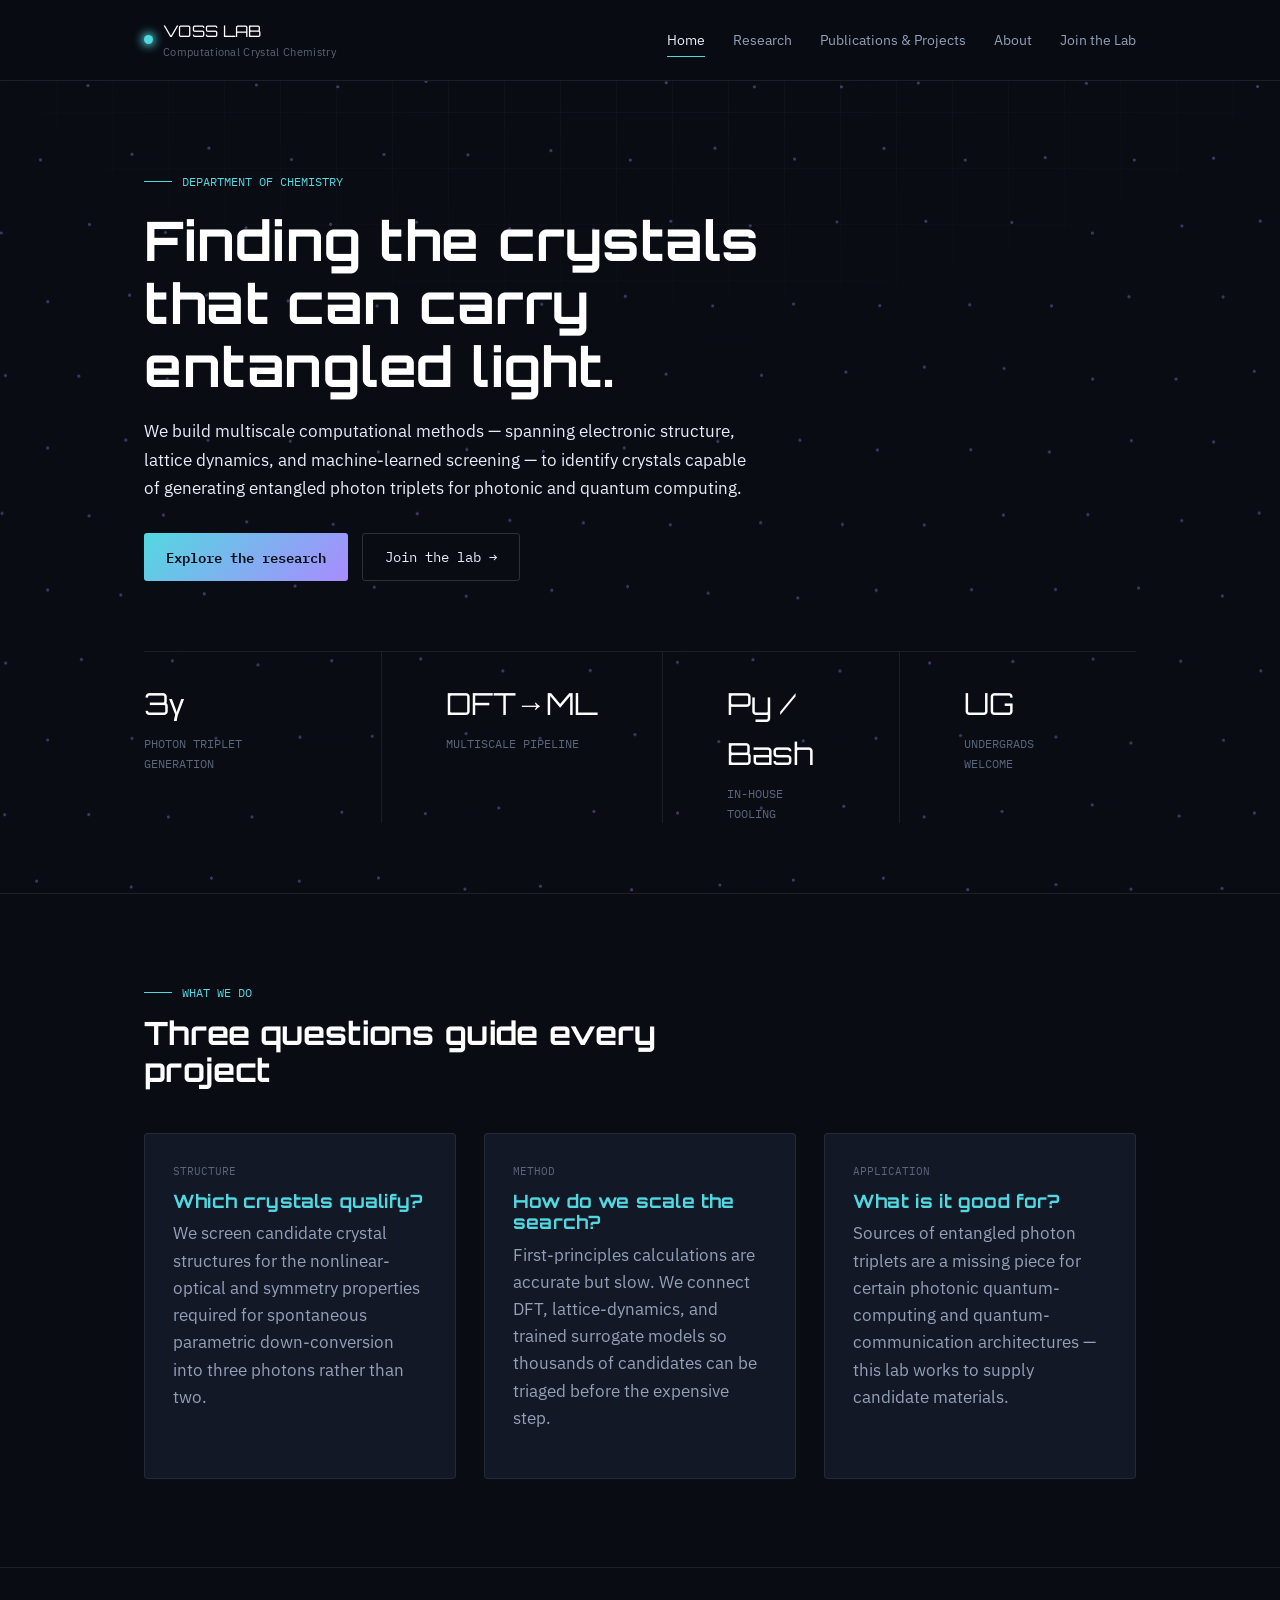
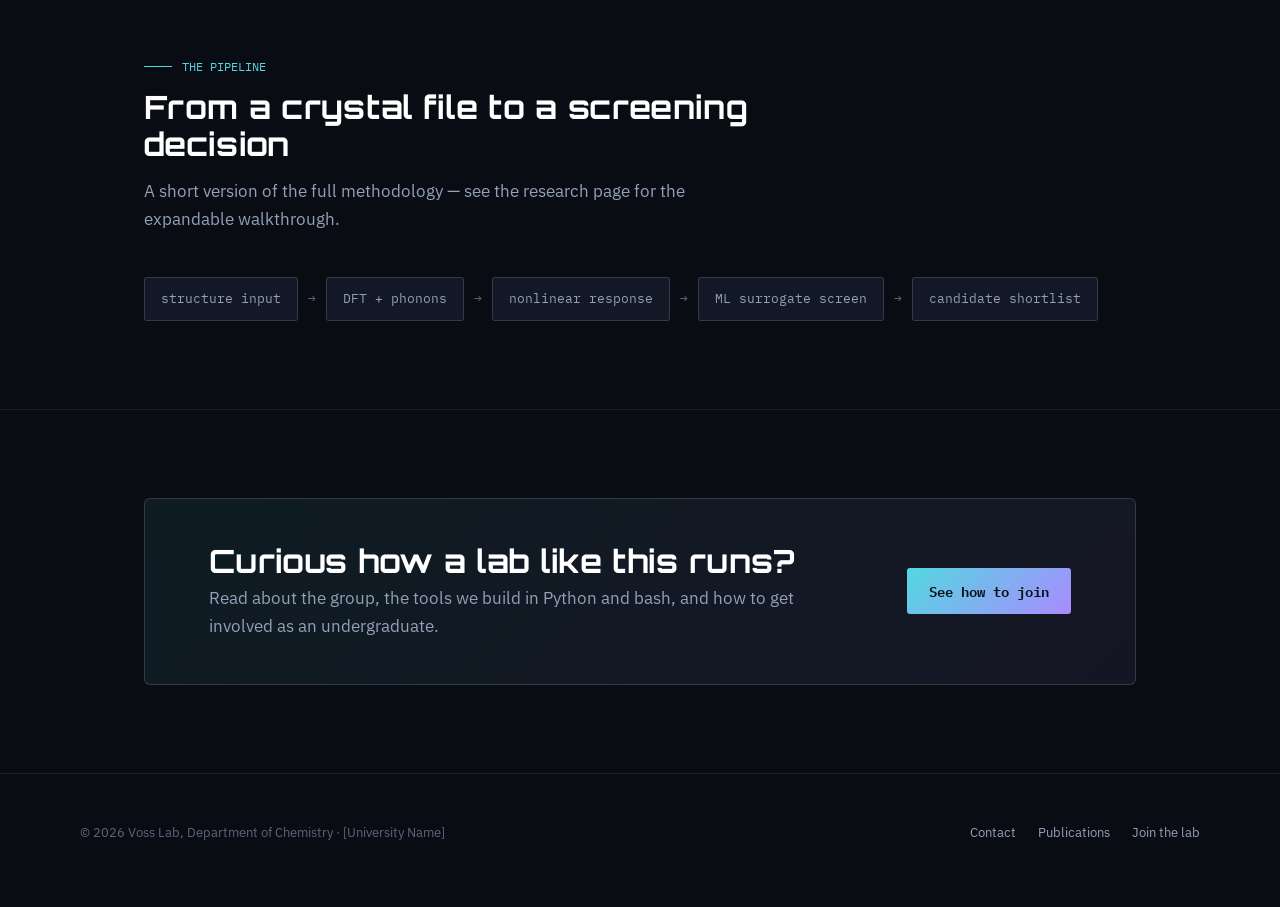
==== index.html @ 5f510098 "Add files via upload" ====
<!DOCTYPE html>
<html lang="en">
<head>
<meta charset="UTF-8">
<meta name="viewport" content="width=device-width, initial-scale=1.0">
<title>Voss Lab — Computational Crystal Chemistry</title>
<meta name="description" content="The Voss Lab develops multiscale computational methods to identify crystals suited to generating entangled photon triplets for quantum and photonic computing.">
<link rel="preconnect" href="https://fonts.googleapis.com">
<link href="https://fonts.googleapis.com/css2?family=Orbitron:wght@600;700;800&family=IBM+Plex+Sans:wght@400;500;600&family=IBM+Plex+Mono:wght@400;500&display=swap" rel="stylesheet">
<link rel="stylesheet" href="style.css">
<style>
  .hero{
    padding: 90px 0 70px;
    position: relative;
    overflow: hidden;
  }
  #lattice-canvas{
    position: absolute; inset: 0;
    width: 100%; height: 100%;
    z-index: 0;
  }
  .hero .wrap{ position:relative; z-index:1; }
  .hero-top{ display:flex; gap: 60px; align-items:flex-end; flex-wrap:wrap; }
  .hero-copy{ max-width: 620px; }
  .hero .kicker{ margin-bottom: 18px; }
  .hero h1{ margin-bottom: 20px; }
  .hero .lead{ margin-bottom: 30px; }
  .hero-actions{ display:flex; gap:14px; flex-wrap:wrap; }

  .stat-strip{
    display:grid; grid-template-columns: repeat(4,1fr);
    border-top: 1px solid var(--line);
    margin-top: 70px;
  }
  .stat{ padding: 26px var(--edge) 0; border-left: 1px solid var(--line); }
  .stat:first-child{ border-left:none; padding-left:0; }
  .stat .num{ font-family: var(--display); font-size: 1.9rem; color:#fff; }
  .stat .lbl{ font-family: var(--mono); font-size:0.74rem; color: var(--text-faint); margin-top:6px; }
  @media (max-width:760px){ .stat-strip{ grid-template-columns:1fr 1fr; } .stat{ border-left:none; padding-left:0; margin-bottom:20px;} }

  .focus-grid .card h3{ display:flex; align-items:center; gap:10px; color: var(--cyan); }
  .focus-grid .card .tag{ font-family: var(--mono); font-size:0.7rem; color: var(--text-faint); margin-bottom:10px; display:block; }

  .pipeline-preview{
    display:flex; align-items:center; gap:0; flex-wrap:wrap;
    font-family: var(--mono); font-size:0.82rem; color: var(--text-dim);
  }
  .pipeline-preview .step{
    padding: 10px 16px; border:1px solid var(--line-strong); border-radius:3px;
    background: var(--surface);
  }
  .pipeline-preview .arrow{ padding: 0 10px; color: var(--text-faint); }

  .cta-band{
    background: linear-gradient(135deg, rgba(82,216,224,0.08), rgba(169,139,255,0.08));
    border: 1px solid var(--line-strong);
    border-radius: 6px;
    padding: 44px var(--edge);
    display:flex; justify-content:space-between; align-items:center; gap:24px; flex-wrap:wrap;
  }
  .cta-band h2{ margin-bottom:6px; }
  .cta-band p{ margin:0; }
</style>
</head>
<body>

<header class="site">
  <div class="nav">
    <a class="brand" href="index.html">
      <span class="node"></span>
      <span>VOSS LAB<small>Computational Crystal Chemistry</small></span>
    </a>
    <button class="nav-toggle" aria-label="Toggle menu" aria-expanded="false">☰</button>
    <nav class="links">
      <a href="index.html">Home</a>
      <a href="research.html">Research</a>
      <a href="work.html">Publications &amp; Projects</a>
      <a href="about.html">About</a>
      <a href="join.html">Join the Lab</a>
    </nav>
  </div>
</header>

<section class="hero">
  <canvas id="lattice-canvas"></canvas>
  <div class="wrap">
    <div class="hero-top">
      <div class="hero-copy">
        <div class="kicker"><span class="rule"></span>DEPARTMENT OF CHEMISTRY</div>
        <h1>Finding the crystals that can carry entangled light.</h1>
        <p class="lead">We build multiscale computational methods — spanning electronic structure, lattice dynamics, and machine-learned screening — to identify crystals capable of generating entangled photon triplets for photonic and quantum computing.</p>
        <div class="hero-actions">
          <a class="btn primary" href="research.html">Explore the research</a>
          <a class="btn" href="join.html">Join the lab →</a>
        </div>
      </div>
    </div>

    <div class="stat-strip">
      <div class="stat"><div class="num">3γ</div><div class="lbl">PHOTON TRIPLET GENERATION</div></div>
      <div class="stat"><div class="num">DFT→ML</div><div class="lbl">MULTISCALE PIPELINE</div></div>
      <div class="stat"><div class="num">Py / Bash</div><div class="lbl">IN-HOUSE TOOLING</div></div>
      <div class="stat"><div class="num">UG</div><div class="lbl">UNDERGRADS WELCOME</div></div>
    </div>
  </div>
</section>

<section>
  <div class="wrap">
    <div class="section-head">
      <div class="kicker"><span class="rule"></span>WHAT WE DO</div>
      <h2>Three questions guide every project</h2>
    </div>
    <div class="grid-3 focus-grid">
      <div class="card">
        <span class="tag">STRUCTURE</span>
        <h3>Which crystals qualify?</h3>
        <p>We screen candidate crystal structures for the nonlinear-optical and symmetry properties required for spontaneous parametric down-conversion into three photons rather than two.</p>
      </div>
      <div class="card">
        <span class="tag">METHOD</span>
        <h3>How do we scale the search?</h3>
        <p>First-principles calculations are accurate but slow. We connect DFT, lattice-dynamics, and trained surrogate models so thousands of candidates can be triaged before the expensive step.</p>
      </div>
      <div class="card">
        <span class="tag">APPLICATION</span>
        <h3>What is it good for?</h3>
        <p>Sources of entangled photon triplets are a missing piece for certain photonic quantum-computing and quantum-communication architectures — this lab works to supply candidate materials.</p>
      </div>
    </div>
  </div>
</section>

<section>
  <div class="wrap">
    <div class="section-head">
      <div class="kicker"><span class="rule"></span>THE PIPELINE</div>
      <h2>From a crystal file to a screening decision</h2>
      <p>A short version of the full methodology — see the research page for the expandable walkthrough.</p>
    </div>
    <div class="pipeline-preview">
      <div class="step">structure input</div><div class="arrow">→</div>
      <div class="step">DFT + phonons</div><div class="arrow">→</div>
      <div class="step">nonlinear response</div><div class="arrow">→</div>
      <div class="step">ML surrogate screen</div><div class="arrow">→</div>
      <div class="step">candidate shortlist</div>
    </div>
  </div>
</section>

<section>
  <div class="wrap">
    <div class="cta-band">
      <div>
        <h2>Curious how a lab like this runs?</h2>
        <p>Read about the group, the tools we build in Python and bash, and how to get involved as an undergraduate.</p>
      </div>
      <a class="btn primary" href="join.html">See how to join</a>
    </div>
  </div>
</section>

<footer>
  <div class="wrap">
    <p>© 2026 Voss Lab, Department of Chemistry · [University Name]</p>
    <div class="flinks">
      <a href="about.html#contact">Contact</a>
      <a href="work.html">Publications</a>
      <a href="join.html">Join the lab</a>
    </div>
  </div>
</footer>

<script src="script.js"></script>
</body>
</html>
---- style.css ----
/* ==========================================================================
   Crystal Lattice — research group site
   Tokens
   ========================================================================== */
:root{
  --bg: #090c13;
  --bg-alt: #0d121c;
  --surface: #121826;
  --surface-2: #161d2d;
  --line: rgba(232,237,245,0.09);
  --line-strong: rgba(232,237,245,0.16);
  --text: #e8edf5;
  --text-dim: #93a0b8;
  --text-faint: #5b667c;
  --cyan: #52d8e0;
  --violet: #a98bff;
  --amber: #ffb066;
  --cyan-dim: rgba(82,216,224,0.14);
  --violet-dim: rgba(169,139,255,0.14);

  --display: "Orbitron", "Segoe UI", sans-serif;
  --body: "IBM Plex Sans", "Segoe UI", sans-serif;
  --mono: "IBM Plex Mono", ui-monospace, monospace;

  --max: 1120px;
  --edge: clamp(24px, 5vw, 64px);
}

@media (prefers-color-scheme: light){
  :root{ }
}

*{ box-sizing: border-box; }
html{ scroll-behavior: smooth; }
html,body{ margin:0; padding:0; }

body{
  background: var(--bg);
  color: var(--text);
  font-family: var(--body);
  font-size: 16.5px;
  line-height: 1.65;
  -webkit-font-smoothing: antialiased;
  position: relative;
}

/* faint lattice grid painted behind everything */
body::before{
  content:"";
  position: fixed;
  inset: 0;
  z-index: 0;
  pointer-events: none;
  background-image:
    linear-gradient(var(--line) 1px, transparent 1px),
    linear-gradient(90deg, var(--line) 1px, transparent 1px);
  background-size: 56px 56px;
  mask-image: radial-gradient(ellipse 90% 60% at 50% 0%, black 0%, transparent 75%);
  opacity: .5;
}

a{ color: inherit; text-decoration: none; }
img{ max-width: 100%; display:block; }

::selection{ background: var(--violet-dim); color: var(--text); }

:focus-visible{
  outline: 2px solid var(--cyan);
  outline-offset: 3px;
  border-radius: 2px;
}

.wrap{
  max-width: var(--max);
  margin: 0 auto;
  padding-left: var(--edge);
  padding-right: var(--edge);
  position: relative;
  z-index: 1;
}

h1,h2,h3,h4{
  font-family: var(--display);
  font-weight: 700;
  letter-spacing: 0.01em;
  line-height: 1.15;
  margin: 0 0 0.5em;
  color: #fff;
}

h1{ font-size: clamp(2.1rem, 4.4vw, 3.4rem); }
h2{ font-size: clamp(1.5rem, 2.6vw, 2rem); }
h3{ font-size: 1.15rem; }

p{ margin: 0 0 1.1em; color: var(--text-dim); max-width: 62ch; }
p.lead{ color: var(--text); font-size: 1.08rem; }

.mono{ font-family: var(--mono); }

/* ---------------------------------------------------------------------- */
/* Header / nav                                                           */
/* ---------------------------------------------------------------------- */
header.site{
  position: sticky;
  top: 0;
  z-index: 50;
  background: rgba(9,12,19,0.82);
  backdrop-filter: blur(10px);
  border-bottom: 1px solid var(--line);
}
.nav{
  display:flex;
  align-items:center;
  justify-content: space-between;
  padding: 18px var(--edge);
  max-width: var(--max);
  margin: 0 auto;
}
.brand{
  display:flex;
  align-items:center;
  gap:10px;
  font-family: var(--display);
  font-size: 1rem;
  color:#fff;
  letter-spacing:0.02em;
}
.brand .node{
  width:9px; height:9px; border-radius:50%;
  background: var(--cyan);
  box-shadow: 0 0 10px 2px var(--cyan);
  animation: pulse 2.6s ease-in-out infinite;
}
.brand small{
  display:block;
  color: var(--text-faint);
  font-family: var(--body);
  font-size: 0.66rem;
  font-weight: 400;
  letter-spacing: 0.03em;
}
nav.links{ display:flex; gap: 28px; }
nav.links a{
  position:relative;
  font-size: 0.86rem;
  color: var(--text-dim);
  padding: 4px 0;
  transition: color .2s ease;
}
nav.links a::after{
  content:"";
  position:absolute; left:0; right:100%; bottom:-2px;
  height:1.5px; background: var(--cyan);
  transition: right .25s ease;
}
nav.links a:hover, nav.links a.active{ color: var(--text); }
nav.links a:hover::after, nav.links a.active::after{ right:0; }

.nav-toggle{ display:none; background:none; border:1px solid var(--line-strong); color:var(--text); width:38px; height:38px; border-radius:6px; }

@media (max-width: 760px){
  nav.links{
    position:absolute; top:100%; left:0; right:0;
    flex-direction:column; gap:0;
    background: var(--bg-alt);
    border-bottom: 1px solid var(--line);
    max-height:0; overflow:hidden;
    transition: max-height .3s ease;
  }
  nav.links.open{ max-height: 320px; }
  nav.links a{ padding: 16px var(--edge); border-top:1px solid var(--line); }
  .nav-toggle{ display:block; }
}

/* ---------------------------------------------------------------------- */
/* Buttons / chips                                                        */
/* ---------------------------------------------------------------------- */
.btn{
  display:inline-flex; align-items:center; gap:8px;
  padding: 12px 22px;
  border-radius: 3px;
  font-family: var(--mono);
  font-size: 0.85rem;
  border: 1px solid var(--line-strong);
  color: var(--text);
  transition: border-color .2s ease, background .2s ease, transform .15s ease;
}
.btn:hover{ border-color: var(--cyan); background: var(--cyan-dim); transform: translateY(-1px); }
.btn.primary{
  background: linear-gradient(135deg, var(--cyan), var(--violet));
  color:#0a0e17; font-weight:600; border:none;
}
.btn.primary:hover{ filter: brightness(1.08); transform: translateY(-1px); }

.chip{
  display:inline-block;
  font-family: var(--mono);
  font-size: 0.72rem;
  padding: 5px 10px;
  border: 1px solid var(--line-strong);
  border-radius: 3px;
  color: var(--text-dim);
}

/* ---------------------------------------------------------------------- */
/* Sections / layout helpers                                              */
/* ---------------------------------------------------------------------- */
section{ padding: 88px 0; position:relative; z-index:1; border-bottom: 1px solid var(--line); }
section:last-of-type{ border-bottom:none; }

.section-head{ margin-bottom: 44px; max-width: 640px; }
.kicker{
  font-family: var(--mono);
  font-size: 0.78rem;
  color: var(--cyan);
  margin-bottom: 12px;
  display:flex; align-items:center; gap:10px;
}
.kicker .rule{ width: 28px; height:1px; background: var(--cyan); display:inline-block; }

.grid-2{ display:grid; grid-template-columns: 1fr 1fr; gap: 48px; }
.grid-3{ display:grid; grid-template-columns: repeat(3,1fr); gap: 28px; }
@media (max-width: 820px){ .grid-2, .grid-3{ grid-template-columns: 1fr; } }

.card{
  background: var(--surface);
  border: 1px solid var(--line);
  border-radius: 4px;
  padding: 28px;
}
.card:hover{ border-color: var(--line-strong); }

/* ---------------------------------------------------------------------- */
/* Footer                                                                 */
/* ---------------------------------------------------------------------- */
footer{
  padding: 48px var(--edge) 64px;
  border-top: 1px solid var(--line);
  position:relative; z-index:1;
}
footer .wrap{ padding:0; display:flex; justify-content:space-between; flex-wrap:wrap; gap:20px; }
footer p{ color: var(--text-faint); font-size:0.82rem; margin:0; }
footer .flinks{ display:flex; gap:22px; }
footer .flinks a{ color: var(--text-dim); font-size:0.82rem; }
footer .flinks a:hover{ color: var(--cyan); }

@keyframes pulse{
  0%,100%{ opacity:1; }
  50%{ opacity:.35; }
}

@media (prefers-reduced-motion: reduce){
  *{ animation-duration: 0.001ms !important; animation-iteration-count: 1 !important; transition-duration: 0.001ms !important; scroll-behavior: auto !important; }
}
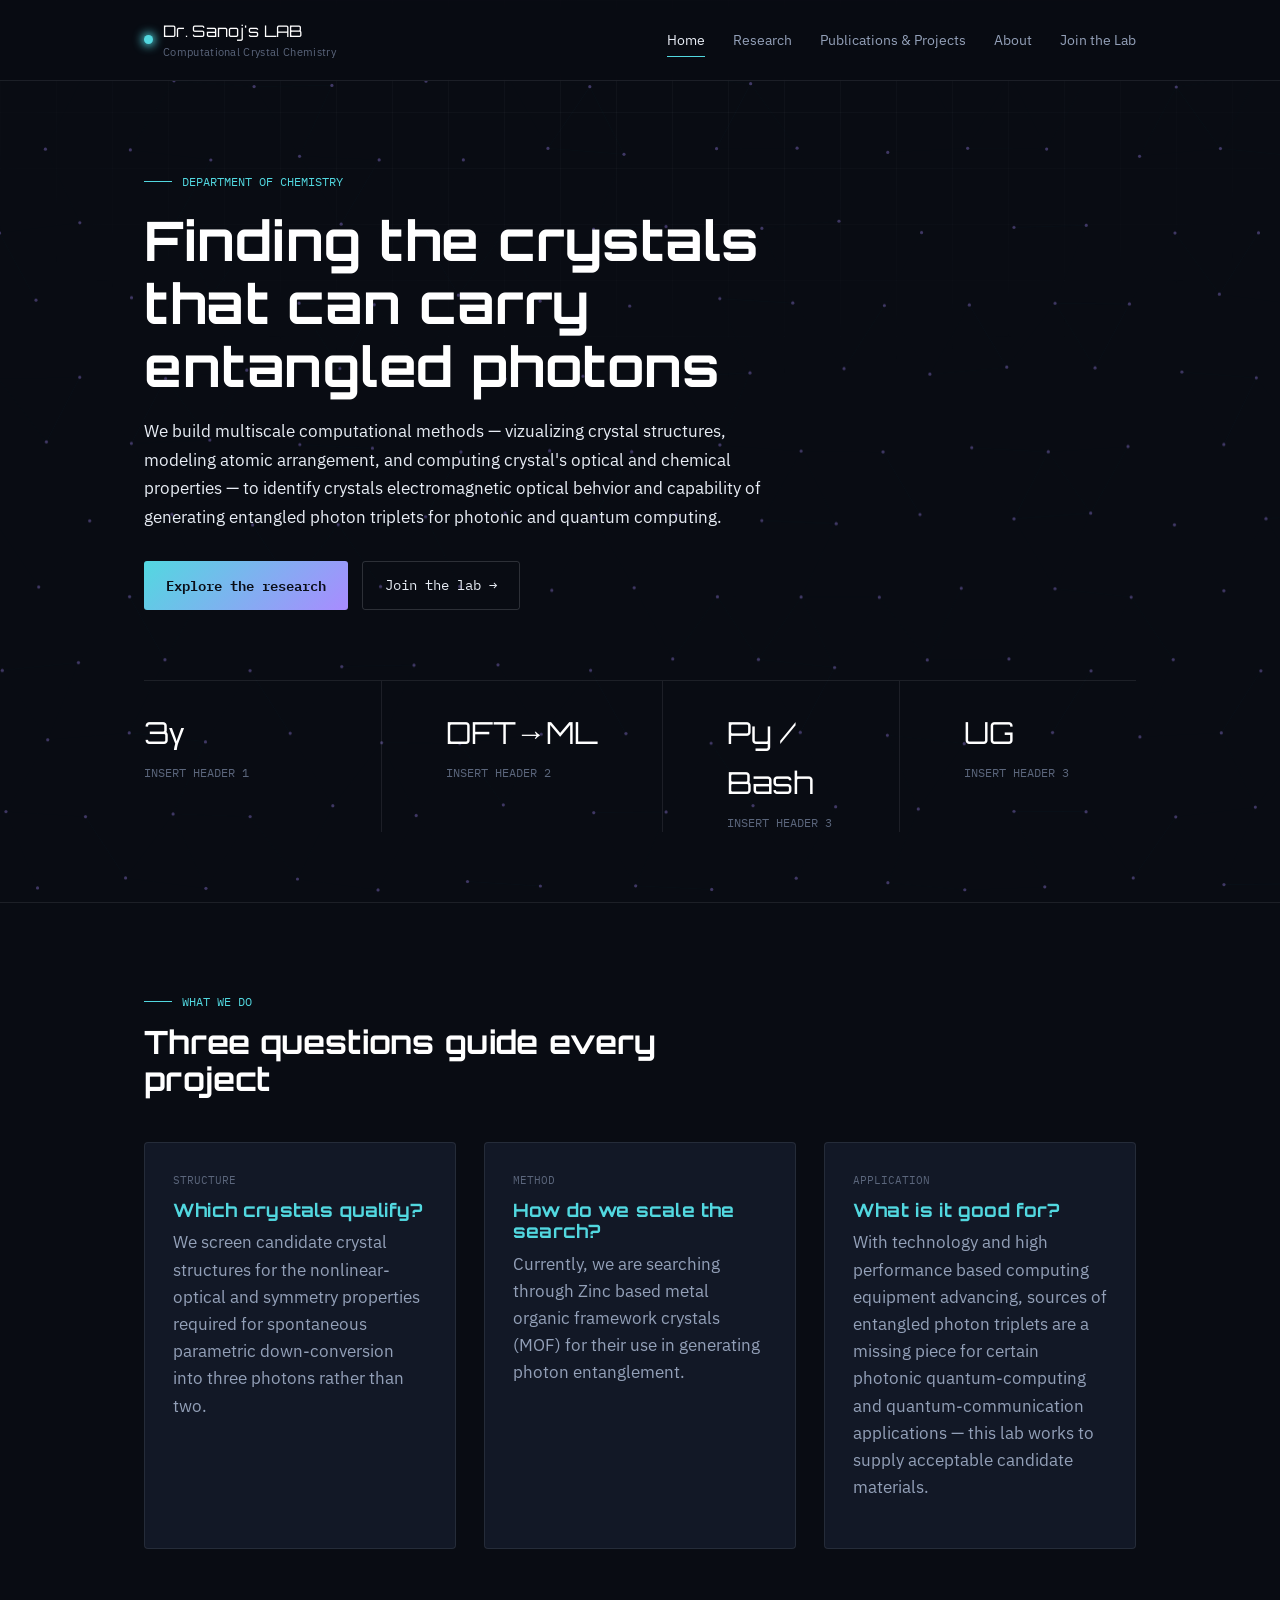
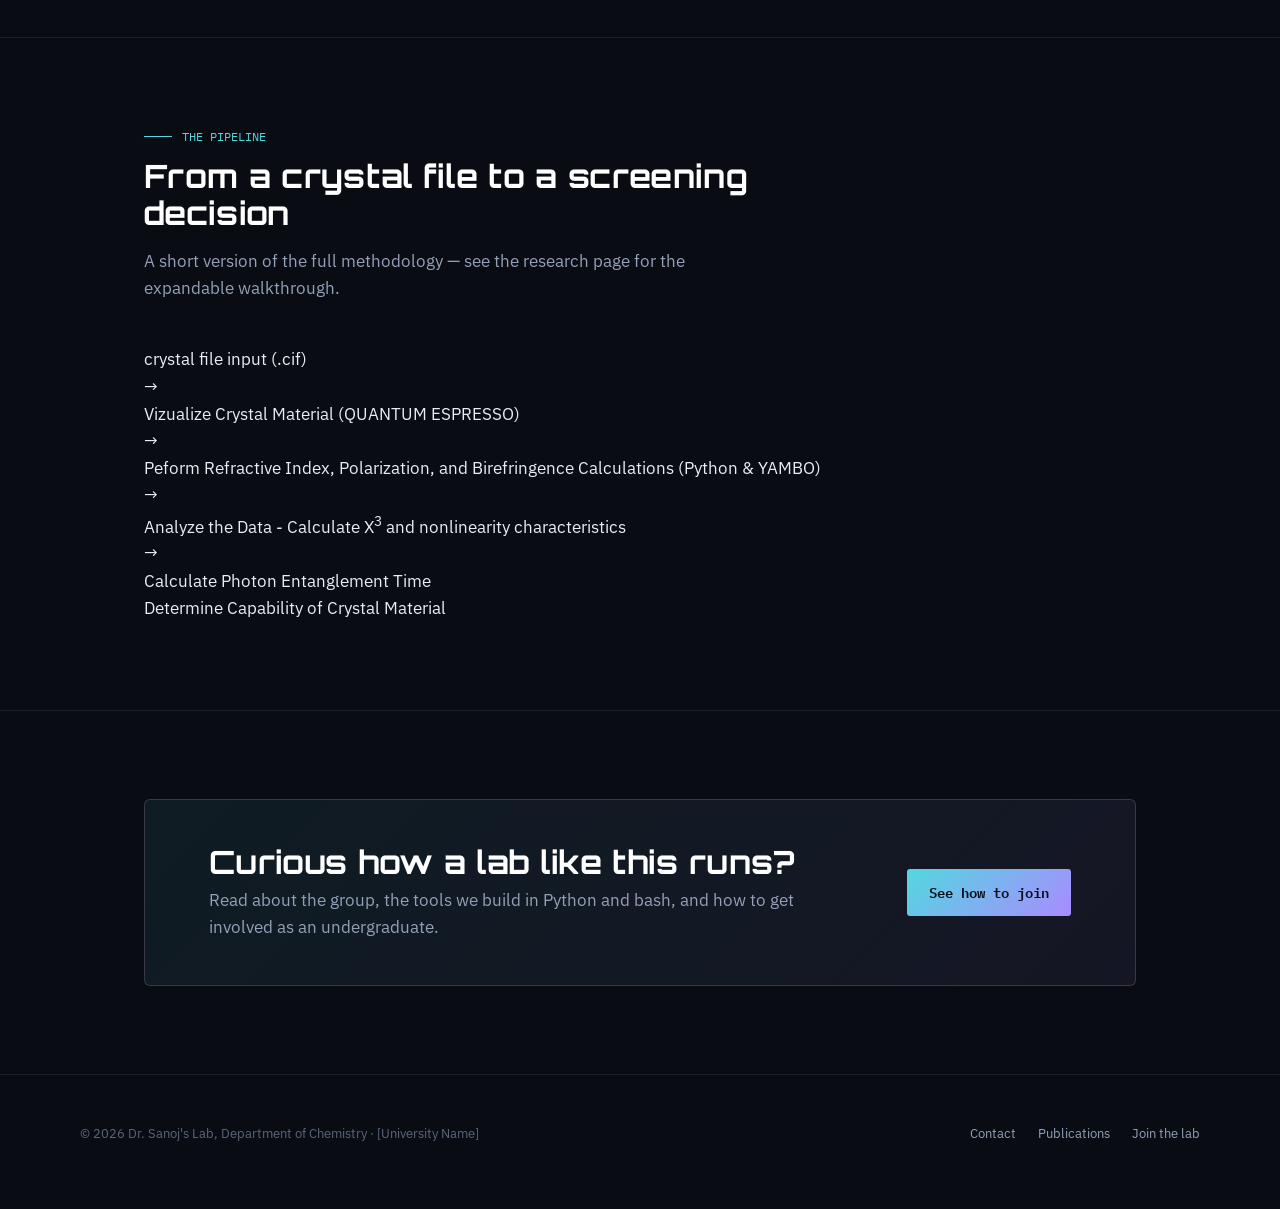
==== commit 311da8fd: "Update index.html" ====
--- a/index.html
+++ b/index.html
@@ -3,8 +3,8 @@
 <head>
 <meta charset="UTF-8">
 <meta name="viewport" content="width=device-width, initial-scale=1.0">
-<title>Voss Lab — Computational Crystal Chemistry</title>
-<meta name="description" content="The Voss Lab develops multiscale computational methods to identify crystals suited to generating entangled photon triplets for quantum and photonic computing.">
+<title>Dr. Sanoj's Lab — Computational Crystal Chemistry</title>
+<meta name="description" content="The Computational Chemistry Lab is working to develop multiscale computational methods to identify crystals suited to generate entangled photons for quantum and photonic computing.">
 <link rel="preconnect" href="https://fonts.googleapis.com">
 <link href="https://fonts.googleapis.com/css2?family=Orbitron:wght@600;700;800&family=IBM+Plex+Sans:wght@400;500;600&family=IBM+Plex+Mono:wght@400;500&display=swap" rel="stylesheet">
 <link rel="stylesheet" href="style.css">
@@ -68,7 +68,7 @@
   <div class="nav">
     <a class="brand" href="index.html">
       <span class="node"></span>
-      <span>VOSS LAB<small>Computational Crystal Chemistry</small></span>
+      <span>Dr. Sanoj's LAB<small>Computational Crystal Chemistry</small></span>
     </a>
     <button class="nav-toggle" aria-label="Toggle menu" aria-expanded="false">☰</button>
     <nav class="links">
@@ -87,8 +87,8 @@
     <div class="hero-top">
       <div class="hero-copy">
         <div class="kicker"><span class="rule"></span>DEPARTMENT OF CHEMISTRY</div>
-        <h1>Finding the crystals that can carry entangled light.</h1>
-        <p class="lead">We build multiscale computational methods — spanning electronic structure, lattice dynamics, and machine-learned screening — to identify crystals capable of generating entangled photon triplets for photonic and quantum computing.</p>
+        <h1>Finding the crystals that can carry entangled photons</h1>
+        <p class="lead">We build multiscale computational methods — vizualizing crystal structures, modeling atomic arrangement, and computing crystal's optical and chemical properties — to identify crystals electromagnetic optical behvior and capability of generating entangled photon triplets for photonic and quantum computing.</p>
         <div class="hero-actions">
           <a class="btn primary" href="research.html">Explore the research</a>
           <a class="btn" href="join.html">Join the lab →</a>
@@ -97,10 +97,10 @@
     </div>
 
     <div class="stat-strip">
-      <div class="stat"><div class="num">3γ</div><div class="lbl">PHOTON TRIPLET GENERATION</div></div>
-      <div class="stat"><div class="num">DFT→ML</div><div class="lbl">MULTISCALE PIPELINE</div></div>
-      <div class="stat"><div class="num">Py / Bash</div><div class="lbl">IN-HOUSE TOOLING</div></div>
-      <div class="stat"><div class="num">UG</div><div class="lbl">UNDERGRADS WELCOME</div></div>
+      <div class="stat"><div class="num">3γ</div><div class="lbl">INSERT HEADER 1</div></div>
+      <div class="stat"><div class="num">DFT→ML</div><div class="lbl">INSERT HEADER 2</div></div>
+      <div class="stat"><div class="num">Py / Bash</div><div class="lbl">INSERT HEADER 3</div></div>
+      <div class="stat"><div class="num">UG</div><div class="lbl">INSERT HEADER 3</div></div>
     </div>
   </div>
 </section>
@@ -120,12 +120,12 @@
       <div class="card">
         <span class="tag">METHOD</span>
         <h3>How do we scale the search?</h3>
-        <p>First-principles calculations are accurate but slow. We connect DFT, lattice-dynamics, and trained surrogate models so thousands of candidates can be triaged before the expensive step.</p>
+        <p>Currently, we are searching through Zinc based metal organic framework crystals (MOF) for their use in generating photon entanglement.</p>
       </div>
       <div class="card">
         <span class="tag">APPLICATION</span>
         <h3>What is it good for?</h3>
-        <p>Sources of entangled photon triplets are a missing piece for certain photonic quantum-computing and quantum-communication architectures — this lab works to supply candidate materials.</p>
+        <p>With technology and high performance based computing equipment advancing, sources of entangled photon triplets are a missing piece for certain photonic quantum-computing and quantum-communication applications — this lab works to supply acceptable candidate materials.</p>
       </div>
     </div>
   </div>
@@ -138,12 +138,14 @@
       <h2>From a crystal file to a screening decision</h2>
       <p>A short version of the full methodology — see the research page for the expandable walkthrough.</p>
     </div>
-    <div class="pipeline-preview">
-      <div class="step">structure input</div><div class="arrow">→</div>
-      <div class="step">DFT + phonons</div><div class="arrow">→</div>
-      <div class="step">nonlinear response</div><div class="arrow">→</div>
-      <div class="step">ML surrogate screen</div><div class="arrow">→</div>
-      <div class="step">candidate shortlist</div>
+    <div class="Methodoloy-preview">
+      <div class="step">crystal file input (.cif)</div><div class="arrow">→</div>
+      <div class="step">Vizualize Crystal Material (QUANTUM ESPRESSO)</div><div class="arrow">→</div>
+      <div class="step">Peform Refractive Index, Polarization, and Birefringence Calculations (Python & YAMBO)</div><div class="arrow">→</div>
+      <div class="step"></div>Analyze the Data - Calculate X<sup>3</sup> and nonlinearity characteristics <div class="arrow">→</div>
+      <div class="step">Calculate Photon Entanglement Time </div>
+      <div class="step">Determine Capability of Crystal Material</div>
+
     </div>
   </div>
 </section>
@@ -162,7 +164,7 @@
 
 <footer>
   <div class="wrap">
-    <p>© 2026 Voss Lab, Department of Chemistry · [University Name]</p>
+    <p>© 2026 Dr. Sanoj's Lab, Department of Chemistry · [University Name]</p>
     <div class="flinks">
       <a href="about.html#contact">Contact</a>
       <a href="work.html">Publications</a>
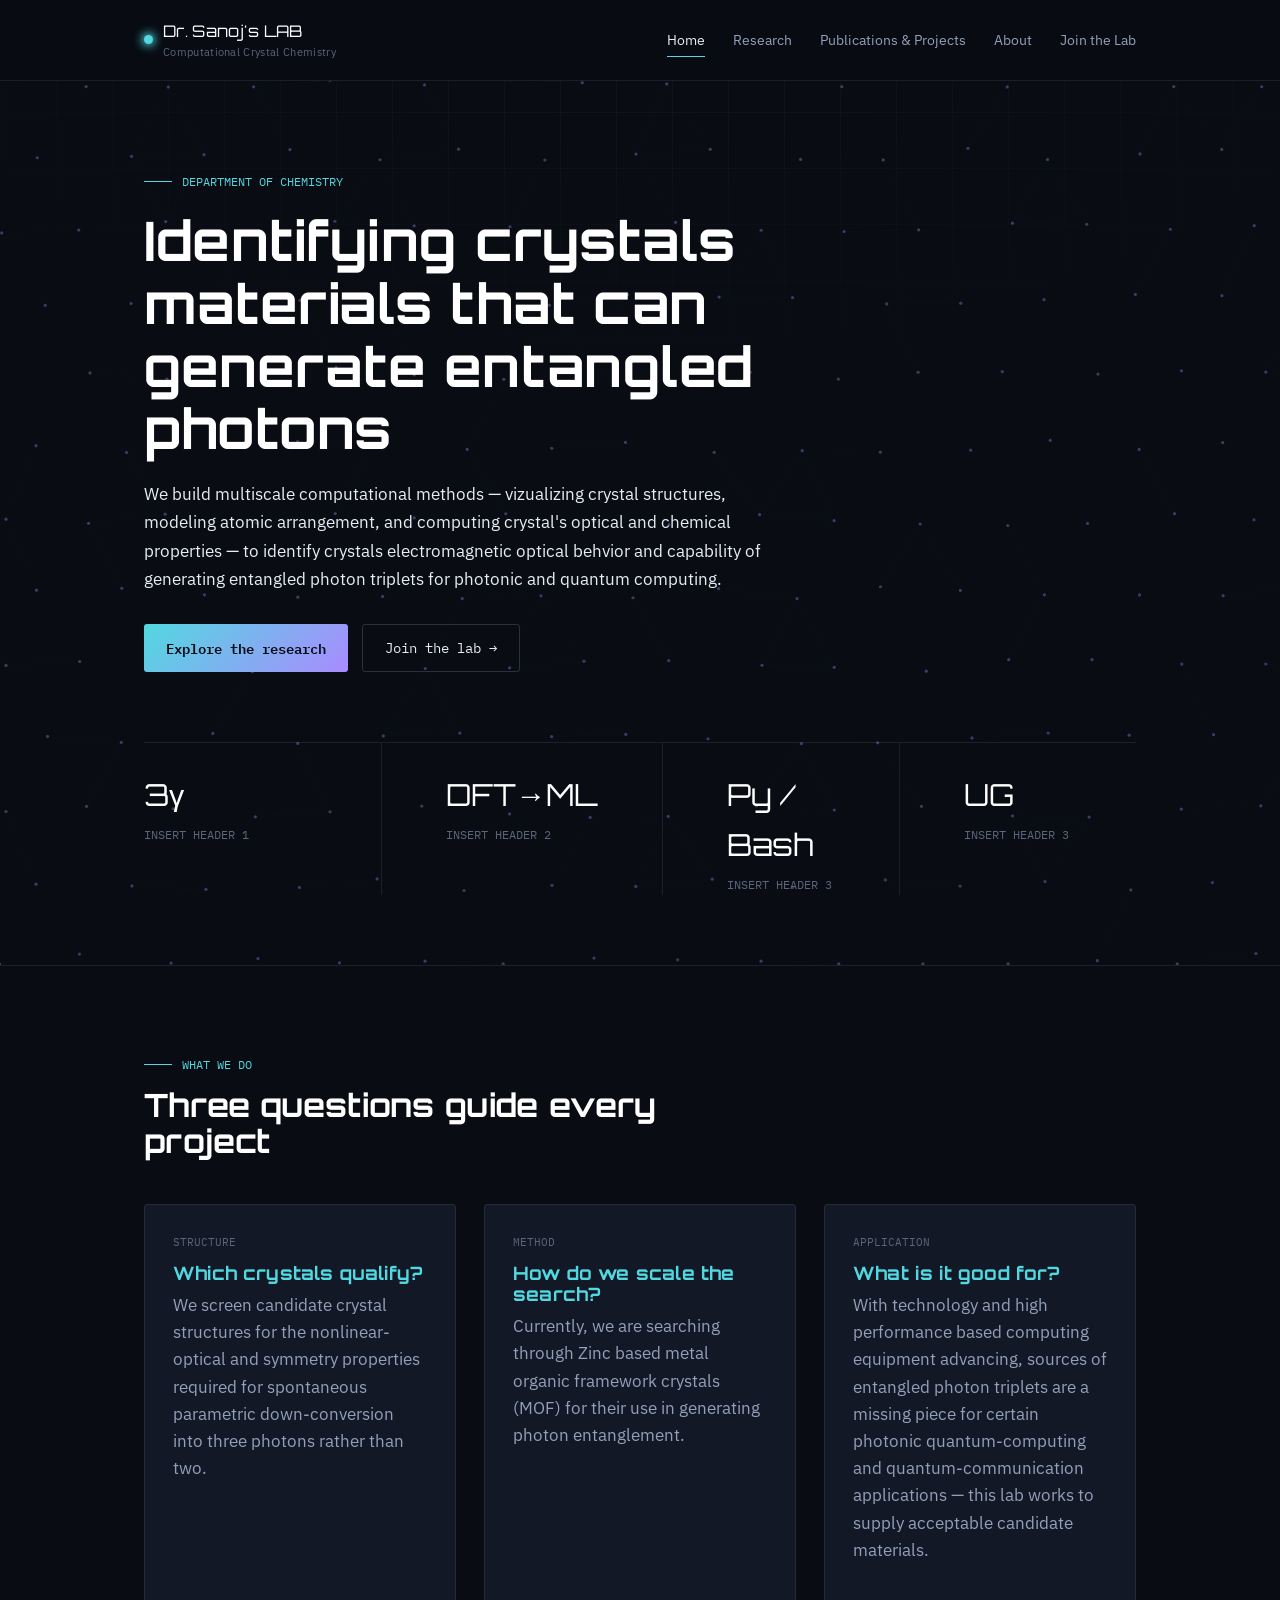
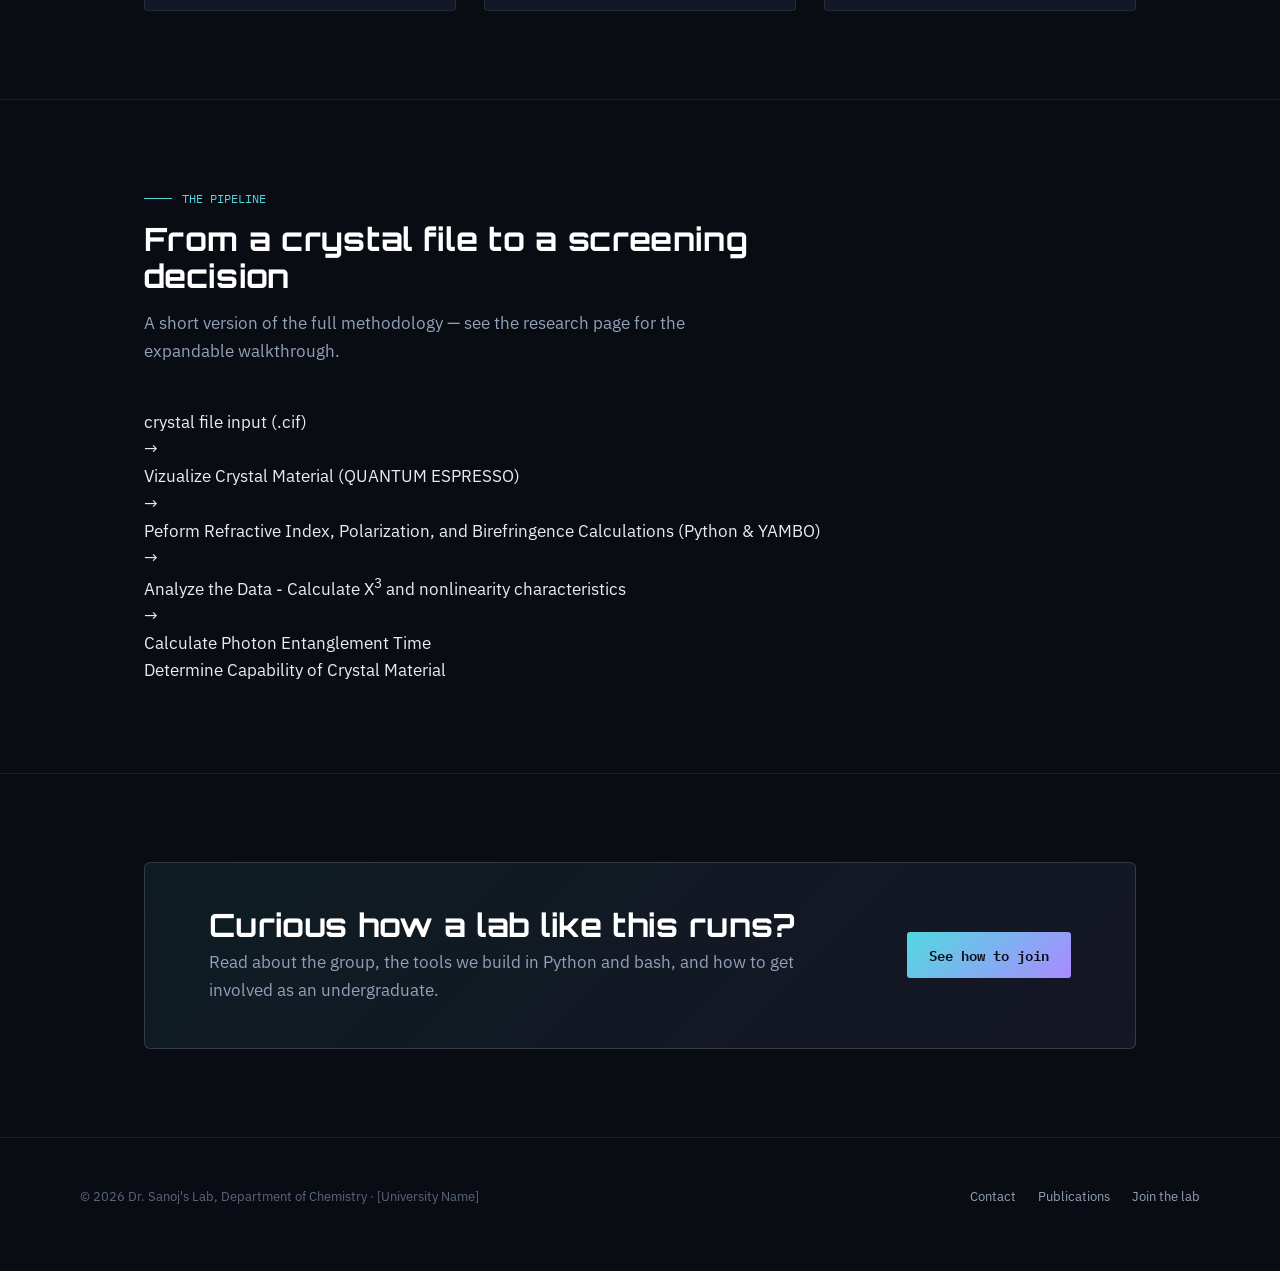
==== commit dddfdc3f: "Update index.html" ====
--- a/index.html
+++ b/index.html
@@ -87,7 +87,7 @@
     <div class="hero-top">
       <div class="hero-copy">
         <div class="kicker"><span class="rule"></span>DEPARTMENT OF CHEMISTRY</div>
-        <h1>Finding the crystals that can carry entangled photons</h1>
+        <h1>Identifying crystals materials that can generate entangled photons</h1>
         <p class="lead">We build multiscale computational methods — vizualizing crystal structures, modeling atomic arrangement, and computing crystal's optical and chemical properties — to identify crystals electromagnetic optical behvior and capability of generating entangled photon triplets for photonic and quantum computing.</p>
         <div class="hero-actions">
           <a class="btn primary" href="research.html">Explore the research</a>
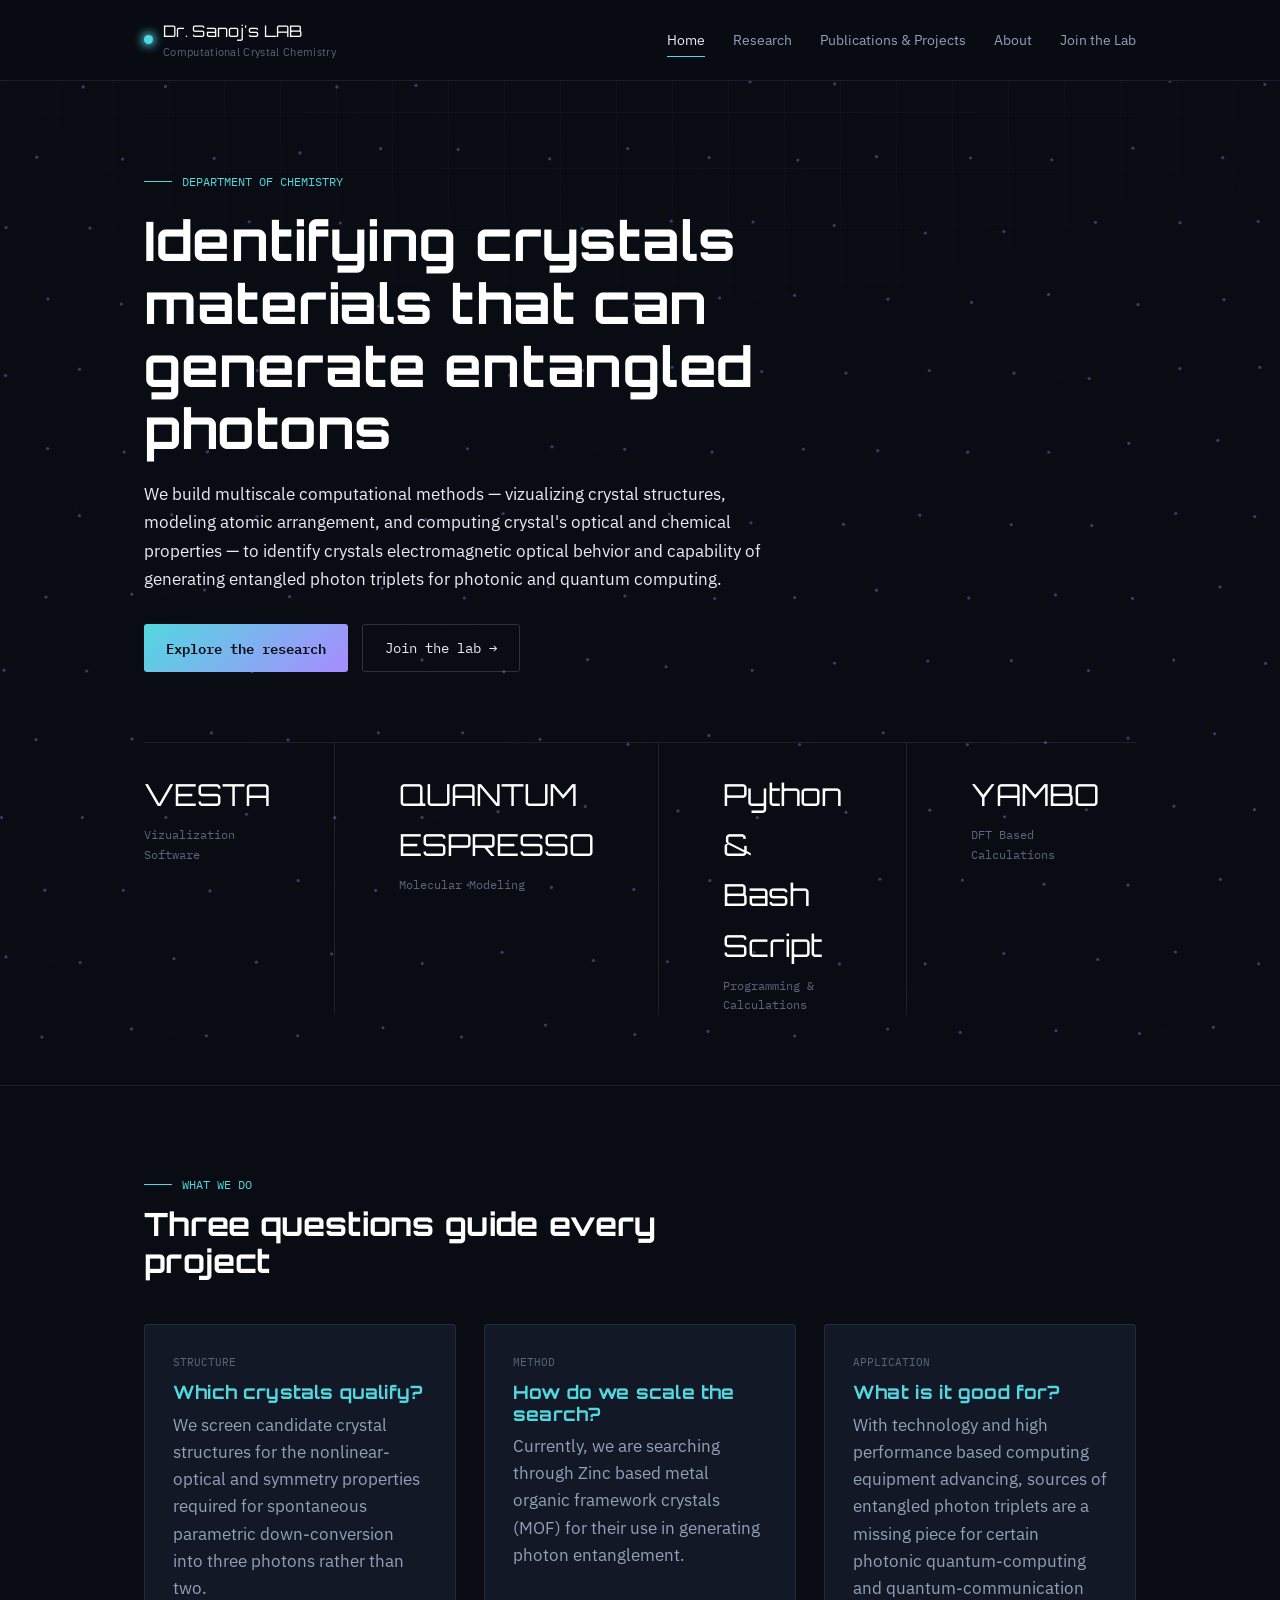
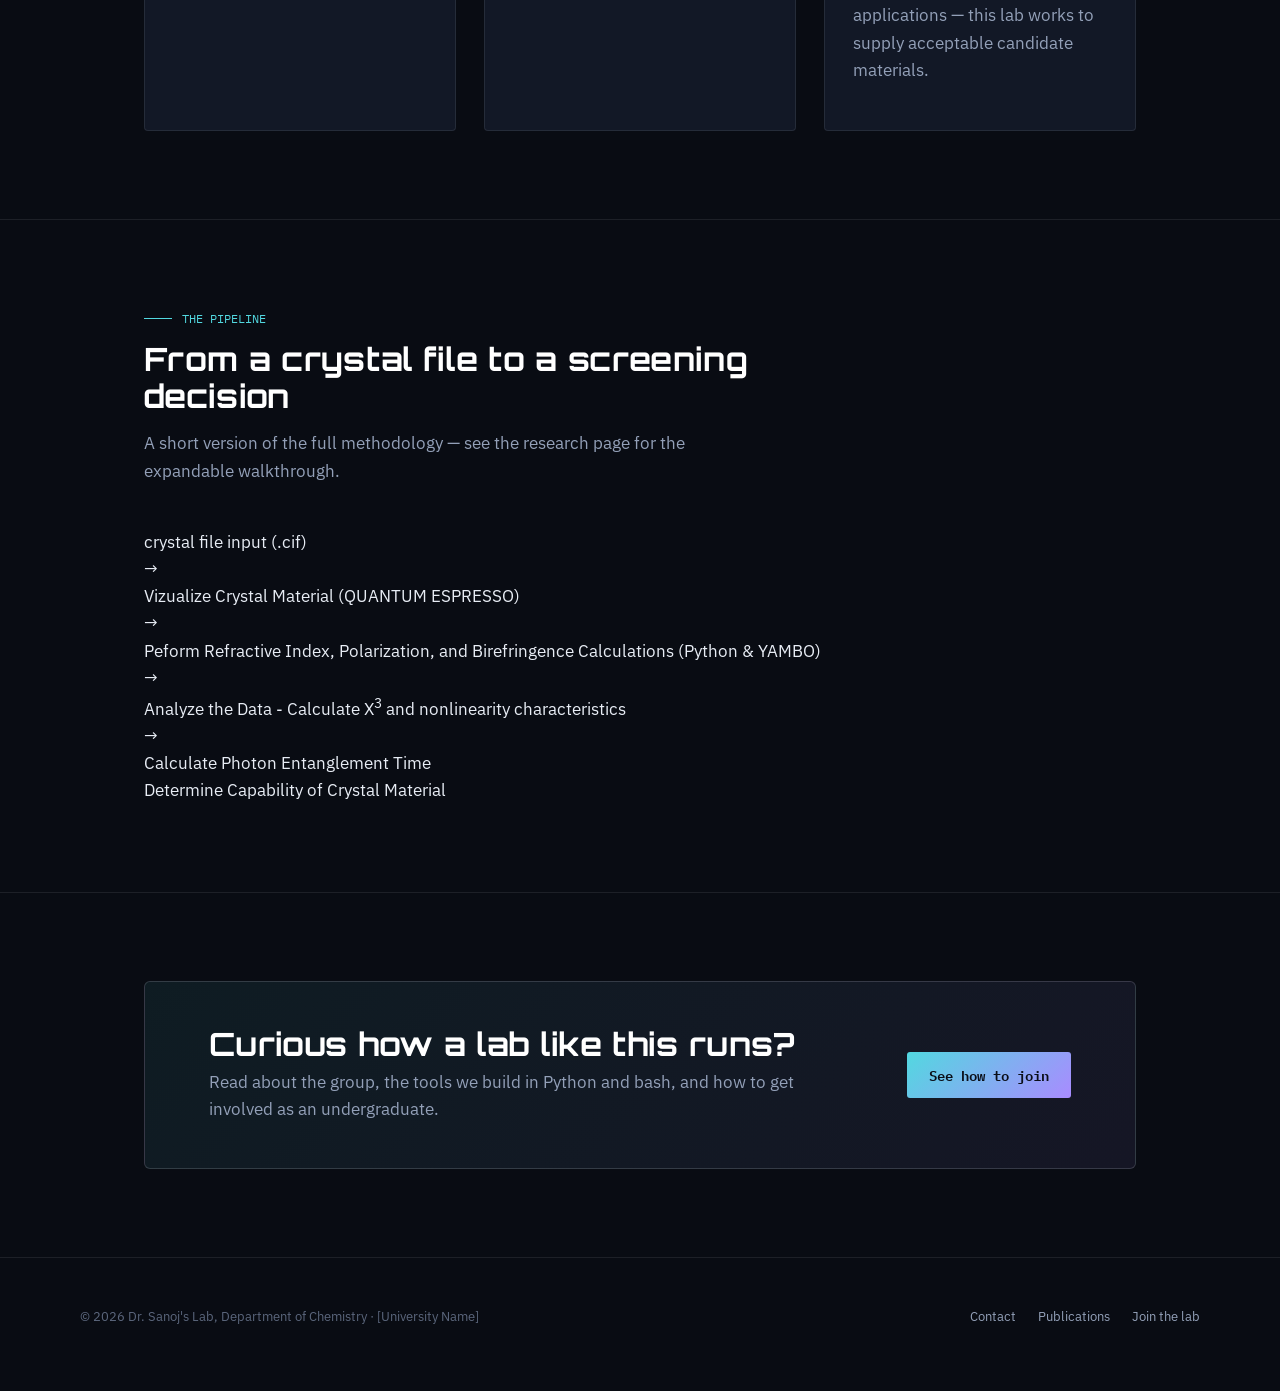
==== commit 20af5075: "Update statistics section in index.html" ====
--- a/index.html
+++ b/index.html
@@ -97,10 +97,10 @@
     </div>
 
     <div class="stat-strip">
-      <div class="stat"><div class="num">3γ</div><div class="lbl">INSERT HEADER 1</div></div>
-      <div class="stat"><div class="num">DFT→ML</div><div class="lbl">INSERT HEADER 2</div></div>
-      <div class="stat"><div class="num">Py / Bash</div><div class="lbl">INSERT HEADER 3</div></div>
-      <div class="stat"><div class="num">UG</div><div class="lbl">INSERT HEADER 3</div></div>
+      <div class="stat"><div class="num">VESTA</div><div class="lbl">Vizualization Software</div></div>
+      <div class="stat"><div class="num">QUANTUM ESPRESSO</div><div class="lbl">Molecular Modeling</div></div>
+      <div class="stat"><div class="num">Python & Bash Script</div><div class="lbl">Programming & Calculations</div></div>
+      <div class="stat"><div class="num">YAMBO</div><div class="lbl">DFT Based Calculations</div></div>
     </div>
   </div>
 </section>
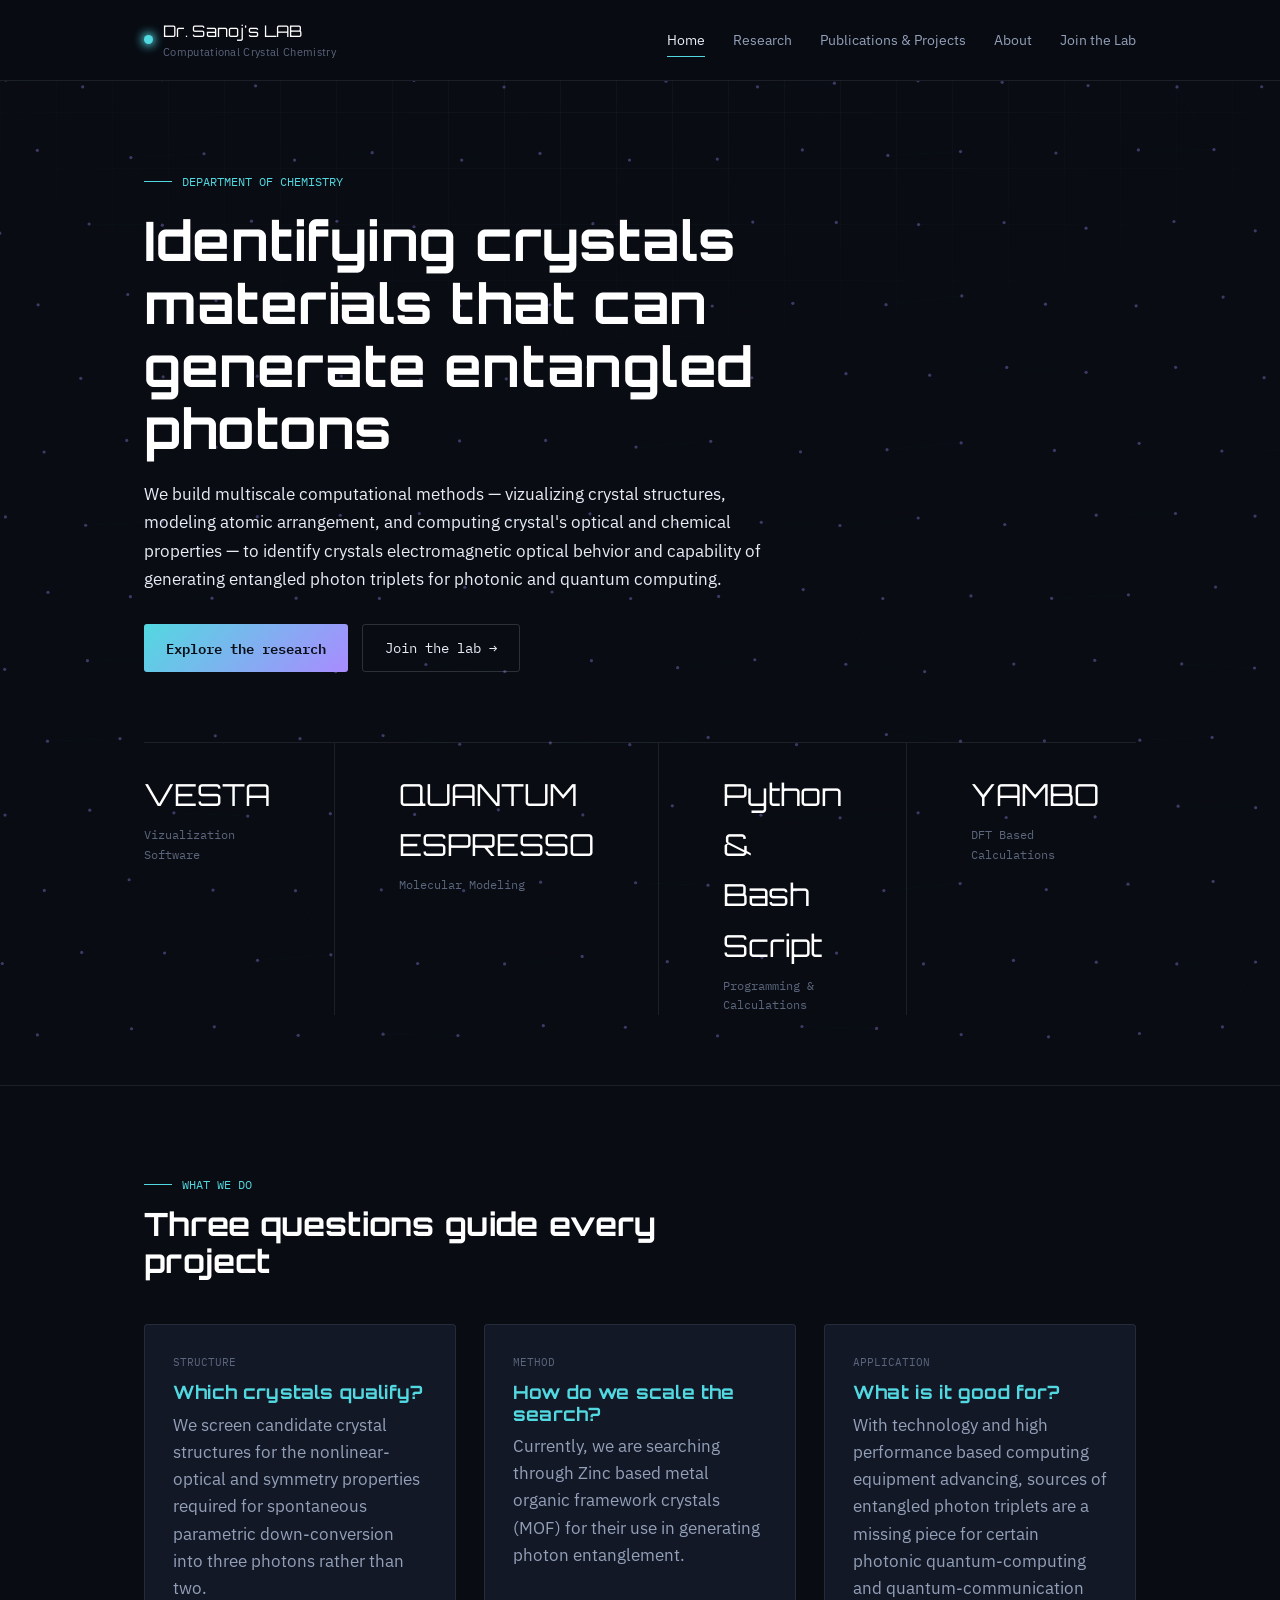
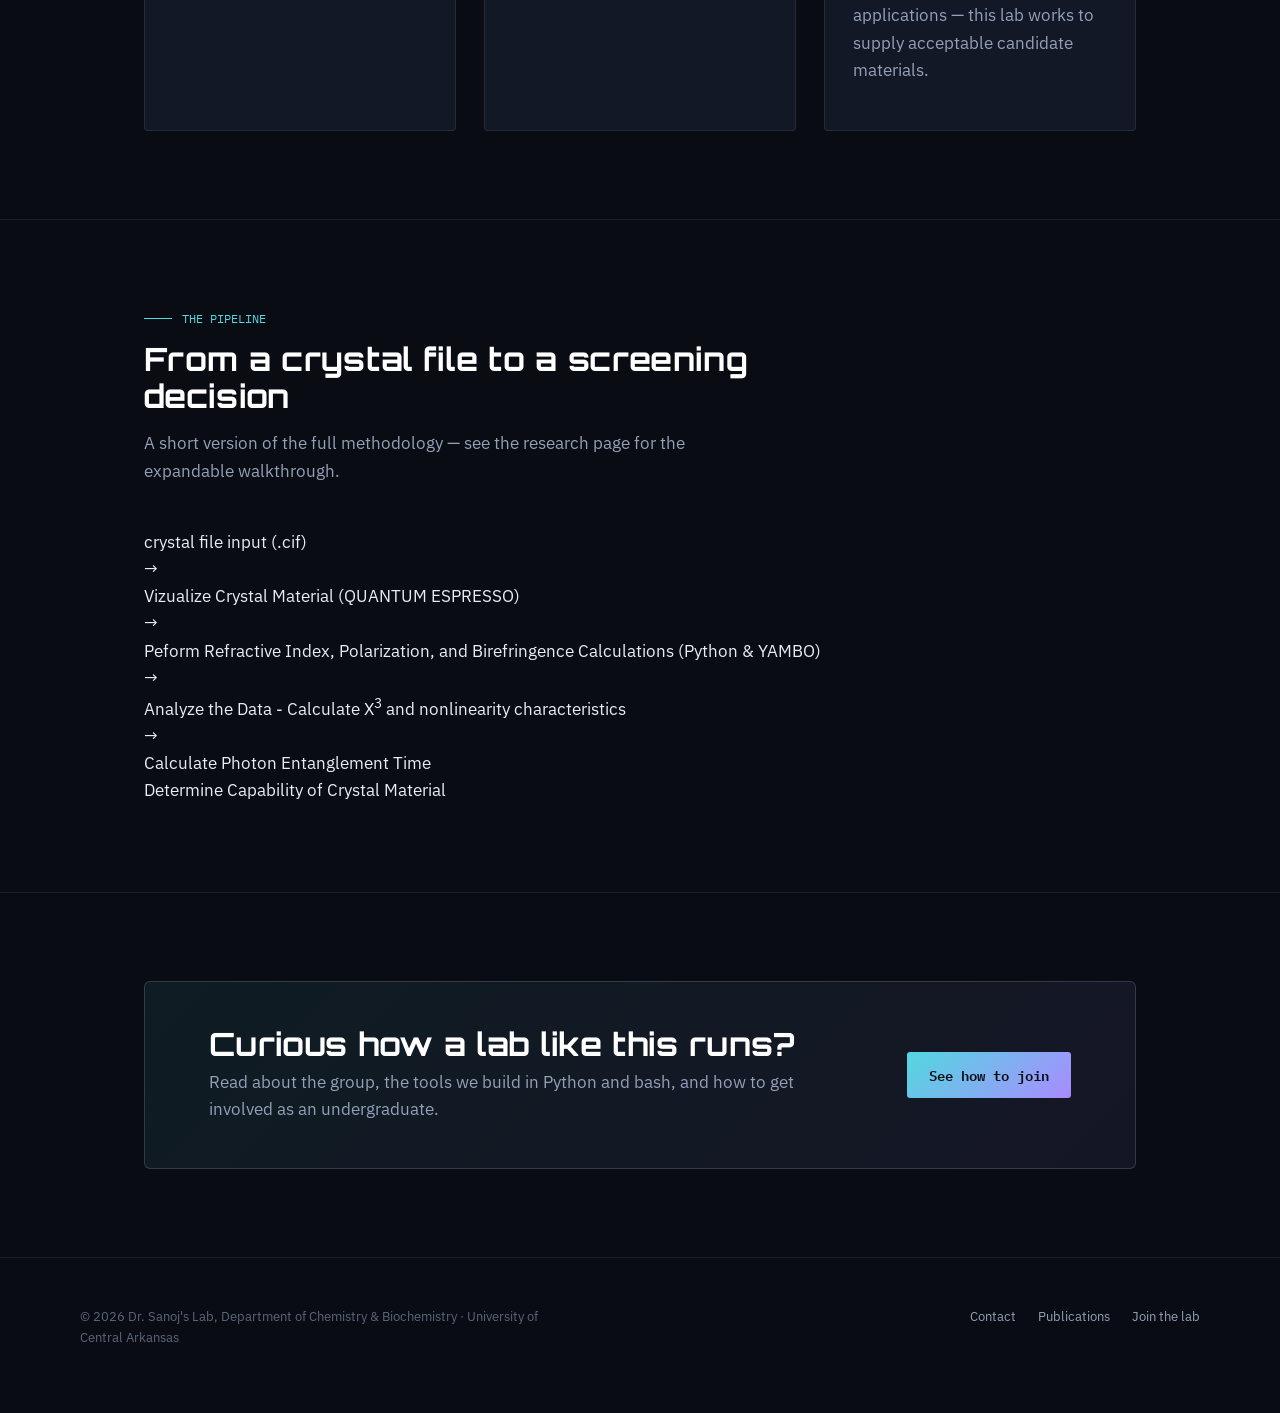
==== commit 6a8f8ee3: "Update footer with correct lab and university name" ====
--- a/index.html
+++ b/index.html
@@ -164,7 +164,7 @@
 
 <footer>
   <div class="wrap">
-    <p>© 2026 Dr. Sanoj's Lab, Department of Chemistry · [University Name]</p>
+    <p>© 2026 Dr. Sanoj's Lab, Department of Chemistry & Biochemistry · University of Central Arkansas</p>
     <div class="flinks">
       <a href="about.html#contact">Contact</a>
       <a href="work.html">Publications</a>
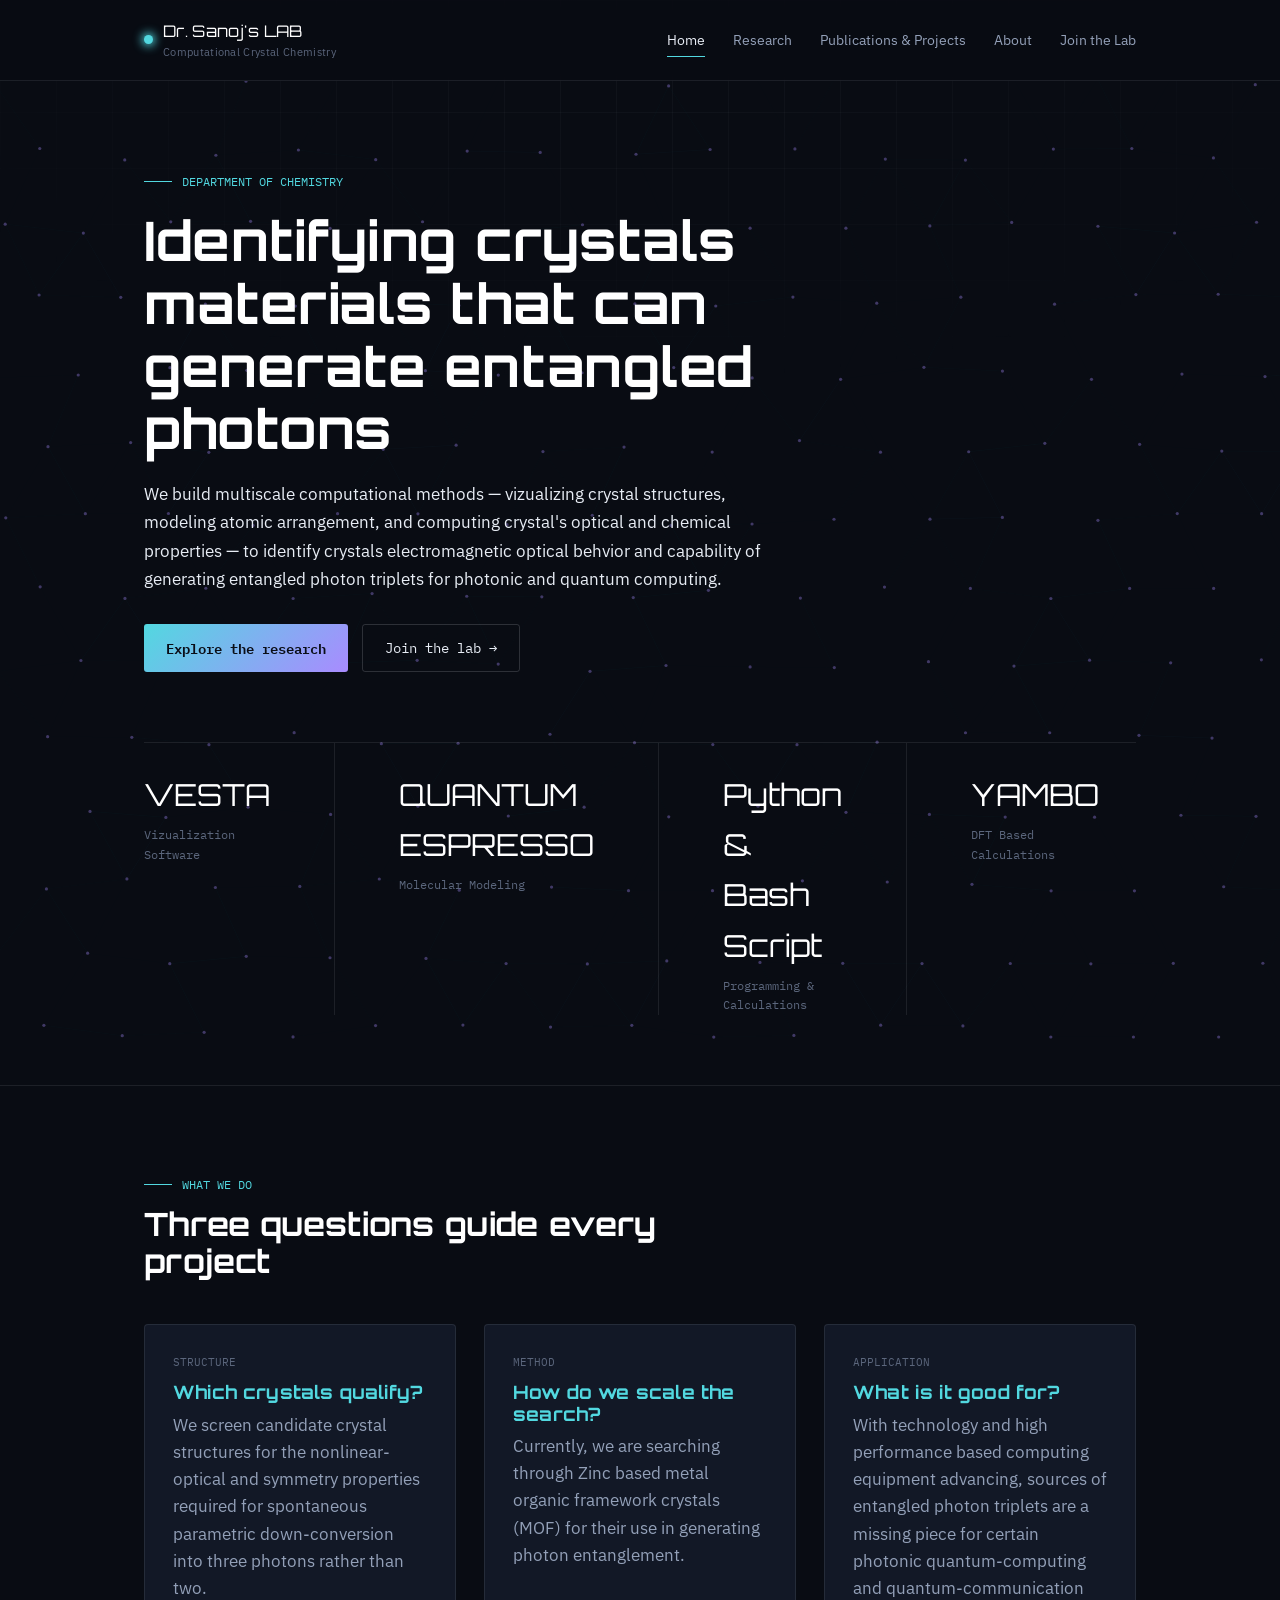
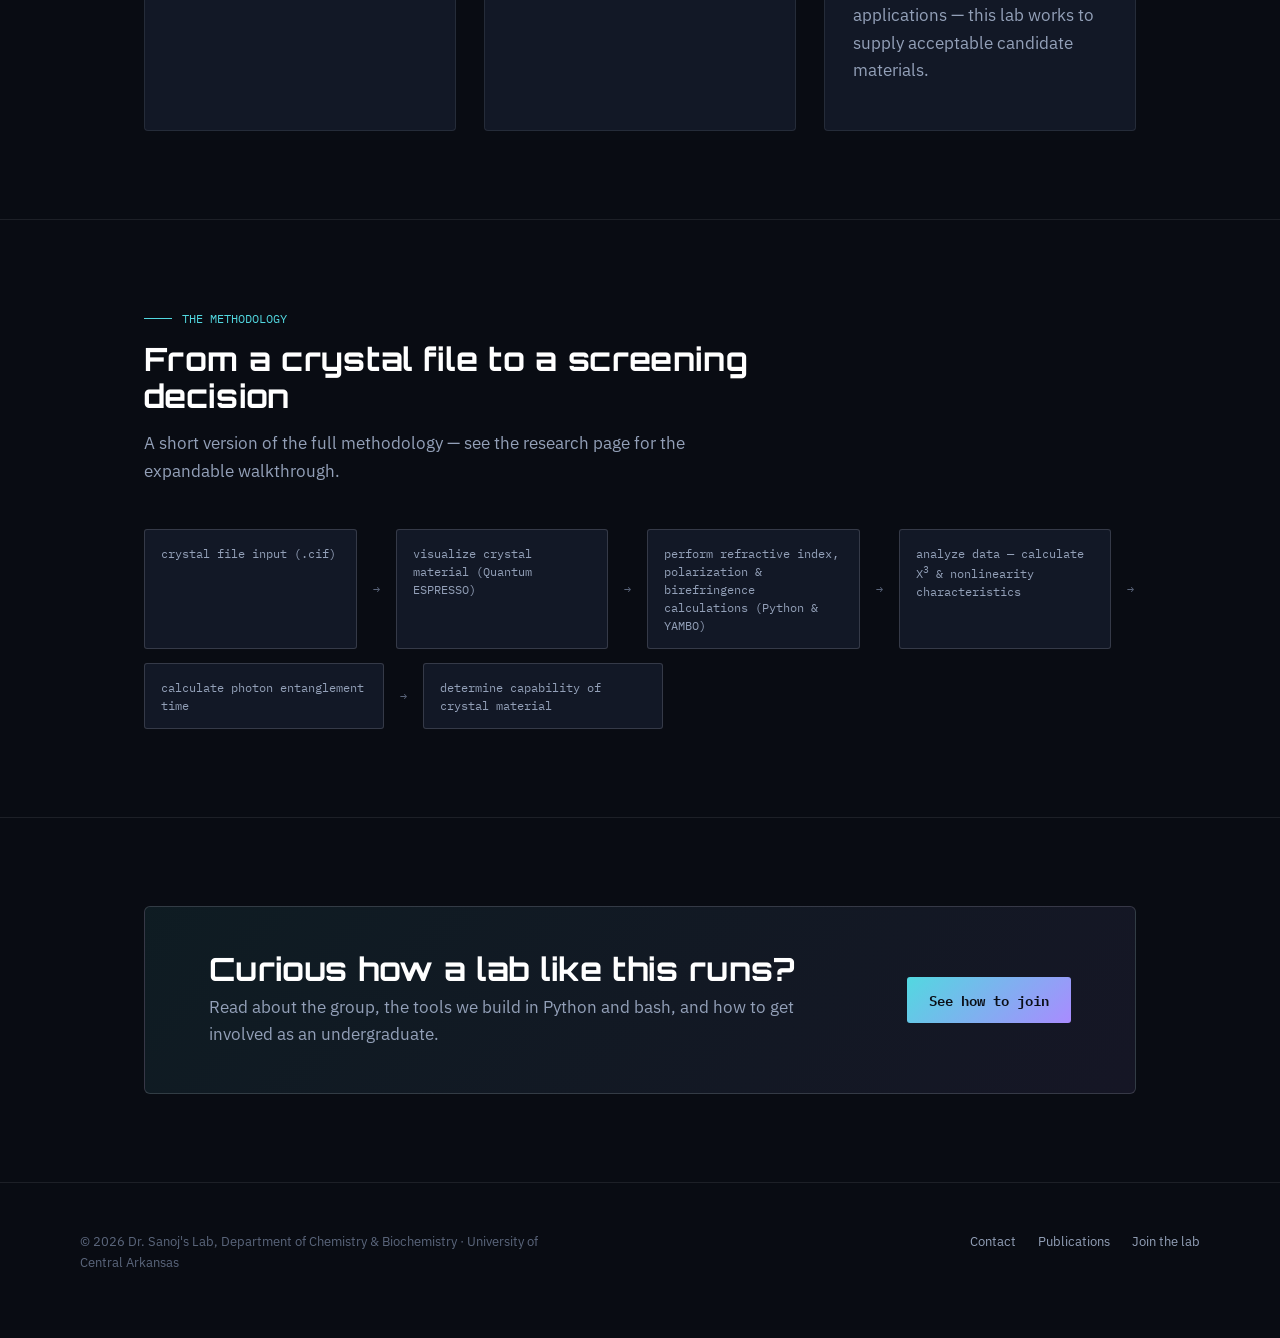
==== commit 4d632170: "Update index.html" ====
--- a/index.html
+++ b/index.html
@@ -41,15 +41,30 @@
   .focus-grid .card h3{ display:flex; align-items:center; gap:10px; color: var(--cyan); }
   .focus-grid .card .tag{ font-family: var(--mono); font-size:0.7rem; color: var(--text-faint); margin-bottom:10px; display:block; }
 
-  .pipeline-preview{
-    display:flex; align-items:center; gap:0; flex-wrap:wrap;
-    font-family: var(--mono); font-size:0.82rem; color: var(--text-dim);
+  .methodology-preview{
+    display:flex; align-items:stretch; gap:14px; flex-wrap:wrap;
+    font-family: var(--mono); font-size:0.78rem; color: var(--text-dim);
   }
-  .pipeline-preview .step{
-    padding: 10px 16px; border:1px solid var(--line-strong); border-radius:3px;
+  .methodology-preview .step{
+    padding: 14px 16px; border:1px solid var(--line-strong); border-radius:3px;
     background: var(--surface);
+    flex: 1 1 190px;
+    max-width: 240px;
+    line-height: 1.45;
+    overflow-wrap: break-word;
+    word-break: break-word;
+    white-space: normal;
   }
-  .pipeline-preview .arrow{ padding: 0 10px; color: var(--text-faint); }
+  .methodology-preview .arrow{
+    display:flex; align-items:center;
+    padding: 0 2px; color: var(--text-faint);
+    flex: 0 0 auto;
+  }
+  @media (max-width: 760px){
+    .methodology-preview{ flex-direction:column; }
+    .methodology-preview .step{ max-width:none; }
+    .methodology-preview .arrow{ transform: rotate(90deg); padding: 4px 0; align-self:flex-start; margin-left: 20px; }
+  }
 
   .cta-band{
     background: linear-gradient(135deg, rgba(82,216,224,0.08), rgba(169,139,255,0.08));
@@ -99,7 +114,7 @@
     <div class="stat-strip">
       <div class="stat"><div class="num">VESTA</div><div class="lbl">Vizualization Software</div></div>
       <div class="stat"><div class="num">QUANTUM ESPRESSO</div><div class="lbl">Molecular Modeling</div></div>
-      <div class="stat"><div class="num">Python & Bash Script</div><div class="lbl">Programming & Calculations</div></div>
+      <div class="stat"><div class="num">Python &amp; Bash Script</div><div class="lbl">Programming &amp; Calculations</div></div>
       <div class="stat"><div class="num">YAMBO</div><div class="lbl">DFT Based Calculations</div></div>
     </div>
   </div>
@@ -134,18 +149,17 @@
 <section>
   <div class="wrap">
     <div class="section-head">
-      <div class="kicker"><span class="rule"></span>THE PIPELINE</div>
+      <div class="kicker"><span class="rule"></span>THE METHODOLOGY</div>
       <h2>From a crystal file to a screening decision</h2>
       <p>A short version of the full methodology — see the research page for the expandable walkthrough.</p>
     </div>
-    <div class="Methodoloy-preview">
+    <div class="methodology-preview">
       <div class="step">crystal file input (.cif)</div><div class="arrow">→</div>
-      <div class="step">Vizualize Crystal Material (QUANTUM ESPRESSO)</div><div class="arrow">→</div>
-      <div class="step">Peform Refractive Index, Polarization, and Birefringence Calculations (Python & YAMBO)</div><div class="arrow">→</div>
-      <div class="step"></div>Analyze the Data - Calculate X<sup>3</sup> and nonlinearity characteristics <div class="arrow">→</div>
-      <div class="step">Calculate Photon Entanglement Time </div>
-      <div class="step">Determine Capability of Crystal Material</div>
-
+      <div class="step">visualize crystal material (Quantum ESPRESSO)</div><div class="arrow">→</div>
+      <div class="step">perform refractive index, polarization &amp; birefringence calculations (Python &amp; YAMBO)</div><div class="arrow">→</div>
+      <div class="step">analyze data — calculate X<sup>3</sup> &amp; nonlinearity characteristics</div><div class="arrow">→</div>
+      <div class="step">calculate photon entanglement time</div><div class="arrow">→</div>
+      <div class="step">determine capability of crystal material</div>
     </div>
   </div>
 </section>
@@ -164,7 +178,7 @@
 
 <footer>
   <div class="wrap">
-    <p>© 2026 Dr. Sanoj's Lab, Department of Chemistry & Biochemistry · University of Central Arkansas</p>
+    <p>© 2026 Dr. Sanoj's Lab, Department of Chemistry &amp; Biochemistry · University of Central Arkansas</p>
     <div class="flinks">
       <a href="about.html#contact">Contact</a>
       <a href="work.html">Publications</a>
